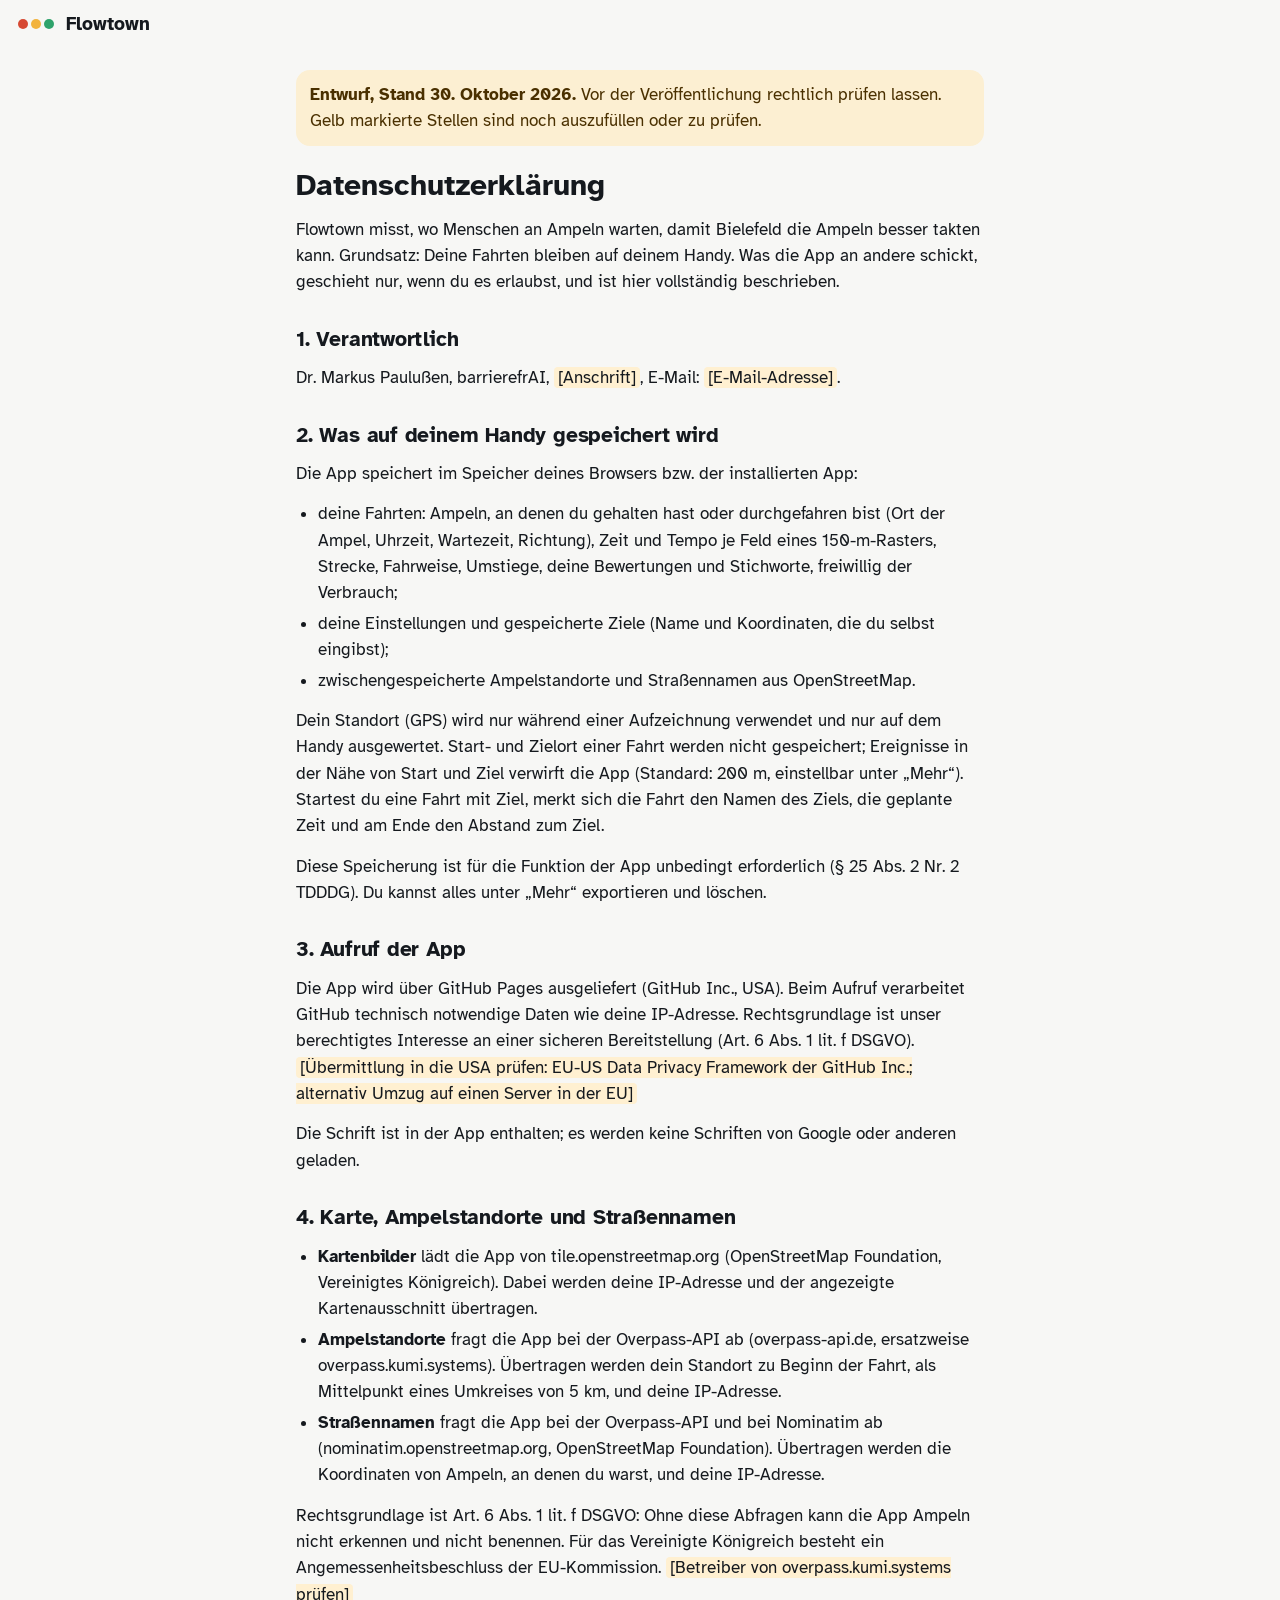
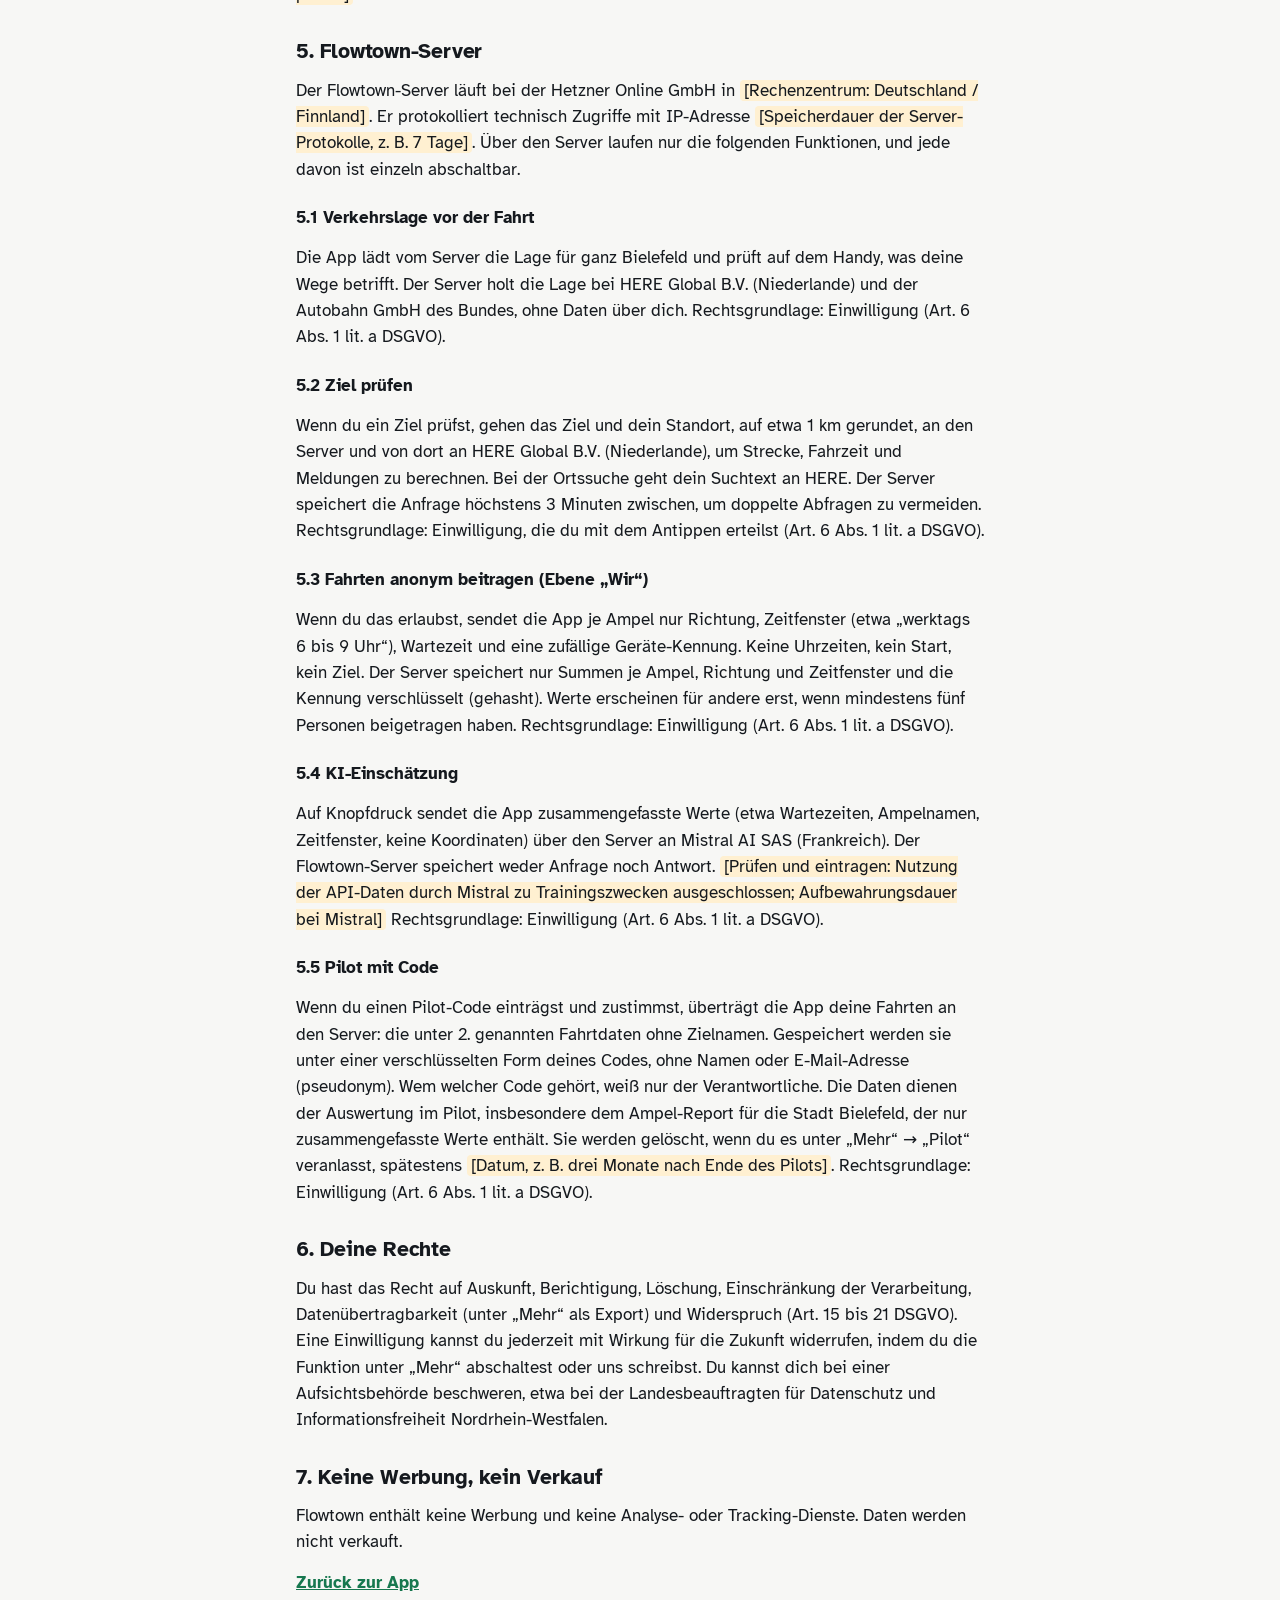
==== datenschutz.html @ ce0edfb3 "Pilot mit Code, Einstieg mit Einwilligung, Server voreingestellt, Datenschutzerklärung (Entwurf) (0." ====
<!doctype html>
<html lang="de">
<head>
<meta charset="utf-8">
<meta name="viewport" content="width=device-width,initial-scale=1,viewport-fit=cover">
<title>Datenschutz · Flowtown</title>
<meta name="theme-color" content="#f7f7f5">
<meta name="color-scheme" content="light">
<link rel="icon" href="icon.svg" type="image/svg+xml">
<link rel="stylesheet" href="style.css">
<style>
  body{background:#f7f7f5}
  .doc{max-width:720px;margin:0 auto;padding:20px max(16px,env(safe-area-inset-right,0px)) 48px max(16px,env(safe-area-inset-left,0px));display:flex;flex-direction:column;gap:14px;line-height:1.55}
  .doc h1{font-size:30px;line-height:1.15;margin:8px 0 0}
  .doc h2{font-size:21px;margin:18px 0 0}
  .doc h3{font-size:17px;margin:8px 0 0}
  .doc ul{margin:0;padding-left:22px;display:flex;flex-direction:column;gap:4px}
  .doc .draft{background:var(--amber-tint);color:#4a3000;border-radius:14px;padding:12px 14px}
  .doc .todo{background:#fff0d1;border-radius:4px;padding:0 4px}
  .doc a{color:var(--accent);font-weight:700}
</style>
</head>
<body>
<header class="top">
  <svg class="logo" viewBox="0 0 40 14" aria-hidden="true"><circle cx="7" cy="7" r="5" fill="#D64933"/><circle cx="20" cy="7" r="5" fill="#F2B33D"/><circle cx="33" cy="7" r="5" fill="#2FA36B"/></svg>
  <span style="font-size:19px;font-weight:700">Flowtown</span>
</header>
<main class="doc">
  <p class="draft"><b>Entwurf, Stand 30. Oktober 2026.</b> Vor der Veröffentlichung rechtlich prüfen lassen. Gelb markierte Stellen sind noch auszufüllen oder zu prüfen.</p>
  <h1>Datenschutzerklärung</h1>
  <p>Flowtown misst, wo Menschen an Ampeln warten, damit Bielefeld die Ampeln besser takten kann. Grundsatz: Deine Fahrten bleiben auf deinem Handy. Was die App an andere schickt, geschieht nur, wenn du es erlaubst, und ist hier vollständig beschrieben.</p>

  <h2>1. Verantwortlich</h2>
  <p>Dr. Markus Paulußen, barrierefrAI, <span class="todo">[Anschrift]</span>, E-Mail: <span class="todo">[E-Mail-Adresse]</span>.</p>

  <h2>2. Was auf deinem Handy gespeichert wird</h2>
  <p>Die App speichert im Speicher deines Browsers bzw. der installierten App:</p>
  <ul>
    <li>deine Fahrten: Ampeln, an denen du gehalten hast oder durchgefahren bist (Ort der Ampel, Uhrzeit, Wartezeit, Richtung), Zeit und Tempo je Feld eines 150-m-Rasters, Strecke, Fahrweise, Umstiege, deine Bewertungen und Stichworte, freiwillig der Verbrauch;</li>
    <li>deine Einstellungen und gespeicherte Ziele (Name und Koordinaten, die du selbst eingibst);</li>
    <li>zwischengespeicherte Ampelstandorte und Straßennamen aus OpenStreetMap.</li>
  </ul>
  <p>Dein Standort (GPS) wird nur während einer Aufzeichnung verwendet und nur auf dem Handy ausgewertet. Start- und Zielort einer Fahrt werden nicht gespeichert; Ereignisse in der Nähe von Start und Ziel verwirft die App (Standard: 200 m, einstellbar unter „Mehr“). Startest du eine Fahrt mit Ziel, merkt sich die Fahrt den Namen des Ziels, die geplante Zeit und am Ende den Abstand zum Ziel.</p>
  <p>Diese Speicherung ist für die Funktion der App unbedingt erforderlich (§ 25 Abs. 2 Nr. 2 TDDDG). Du kannst alles unter „Mehr“ exportieren und löschen.</p>

  <h2>3. Aufruf der App</h2>
  <p>Die App wird über GitHub Pages ausgeliefert (GitHub Inc., USA). Beim Aufruf verarbeitet GitHub technisch notwendige Daten wie deine IP-Adresse. Rechtsgrundlage ist unser berechtigtes Interesse an einer sicheren Bereitstellung (Art. 6 Abs. 1 lit. f DSGVO). <span class="todo">[Übermittlung in die USA prüfen: EU-US Data Privacy Framework der GitHub Inc.; alternativ Umzug auf einen Server in der EU]</span></p>
  <p>Die Schrift ist in der App enthalten; es werden keine Schriften von Google oder anderen geladen.</p>

  <h2>4. Karte, Ampelstandorte und Straßennamen</h2>
  <ul>
    <li><b>Kartenbilder</b> lädt die App von tile.openstreetmap.org (OpenStreetMap Foundation, Vereinigtes Königreich). Dabei werden deine IP-Adresse und der angezeigte Kartenausschnitt übertragen.</li>
    <li><b>Ampelstandorte</b> fragt die App bei der Overpass-API ab (overpass-api.de, ersatzweise overpass.kumi.systems). Übertragen werden dein Standort zu Beginn der Fahrt, als Mittelpunkt eines Umkreises von 5 km, und deine IP-Adresse.</li>
    <li><b>Straßennamen</b> fragt die App bei der Overpass-API und bei Nominatim ab (nominatim.openstreetmap.org, OpenStreetMap Foundation). Übertragen werden die Koordinaten von Ampeln, an denen du warst, und deine IP-Adresse.</li>
  </ul>
  <p>Rechtsgrundlage ist Art. 6 Abs. 1 lit. f DSGVO: Ohne diese Abfragen kann die App Ampeln nicht erkennen und nicht benennen. Für das Vereinigte Königreich besteht ein Angemessenheitsbeschluss der EU-Kommission. <span class="todo">[Betreiber von overpass.kumi.systems prüfen]</span></p>

  <h2>5. Flowtown-Server</h2>
  <p>Der Flowtown-Server läuft bei der Hetzner Online GmbH in <span class="todo">[Rechenzentrum: Deutschland / Finnland]</span>. Er protokolliert technisch Zugriffe mit IP-Adresse <span class="todo">[Speicherdauer der Server-Protokolle, z. B. 7 Tage]</span>. Über den Server laufen nur die folgenden Funktionen, und jede davon ist einzeln abschaltbar.</p>
  <h3>5.1 Verkehrslage vor der Fahrt</h3>
  <p>Die App lädt vom Server die Lage für ganz Bielefeld und prüft auf dem Handy, was deine Wege betrifft. Der Server holt die Lage bei HERE Global B.V. (Niederlande) und der Autobahn GmbH des Bundes, ohne Daten über dich. Rechtsgrundlage: Einwilligung (Art. 6 Abs. 1 lit. a DSGVO).</p>
  <h3>5.2 Ziel prüfen</h3>
  <p>Wenn du ein Ziel prüfst, gehen das Ziel und dein Standort, auf etwa 1 km gerundet, an den Server und von dort an HERE Global B.V. (Niederlande), um Strecke, Fahrzeit und Meldungen zu berechnen. Bei der Ortssuche geht dein Suchtext an HERE. Der Server speichert die Anfrage höchstens 3 Minuten zwischen, um doppelte Abfragen zu vermeiden. Rechtsgrundlage: Einwilligung, die du mit dem Antippen erteilst (Art. 6 Abs. 1 lit. a DSGVO).</p>
  <h3>5.3 Fahrten anonym beitragen (Ebene „Wir“)</h3>
  <p>Wenn du das erlaubst, sendet die App je Ampel nur Richtung, Zeitfenster (etwa „werktags 6 bis 9 Uhr“), Wartezeit und eine zufällige Geräte-Kennung. Keine Uhrzeiten, kein Start, kein Ziel. Der Server speichert nur Summen je Ampel, Richtung und Zeitfenster und die Kennung verschlüsselt (gehasht). Werte erscheinen für andere erst, wenn mindestens fünf Personen beigetragen haben. Rechtsgrundlage: Einwilligung (Art. 6 Abs. 1 lit. a DSGVO).</p>
  <h3>5.4 KI-Einschätzung</h3>
  <p>Auf Knopfdruck sendet die App zusammengefasste Werte (etwa Wartezeiten, Ampelnamen, Zeitfenster, keine Koordinaten) über den Server an Mistral AI SAS (Frankreich). Der Flowtown-Server speichert weder Anfrage noch Antwort. <span class="todo">[Prüfen und eintragen: Nutzung der API-Daten durch Mistral zu Trainingszwecken ausgeschlossen; Aufbewahrungsdauer bei Mistral]</span> Rechtsgrundlage: Einwilligung (Art. 6 Abs. 1 lit. a DSGVO).</p>
  <h3>5.5 Pilot mit Code</h3>
  <p>Wenn du einen Pilot-Code einträgst und zustimmst, überträgt die App deine Fahrten an den Server: die unter 2. genannten Fahrtdaten ohne Zielnamen. Gespeichert werden sie unter einer verschlüsselten Form deines Codes, ohne Namen oder E-Mail-Adresse (pseudonym). Wem welcher Code gehört, weiß nur der Verantwortliche. Die Daten dienen der Auswertung im Pilot, insbesondere dem Ampel-Report für die Stadt Bielefeld, der nur zusammengefasste Werte enthält. Sie werden gelöscht, wenn du es unter „Mehr“ → „Pilot“ veranlasst, spätestens <span class="todo">[Datum, z. B. drei Monate nach Ende des Pilots]</span>. Rechtsgrundlage: Einwilligung (Art. 6 Abs. 1 lit. a DSGVO).</p>

  <h2>6. Deine Rechte</h2>
  <p>Du hast das Recht auf Auskunft, Berichtigung, Löschung, Einschränkung der Verarbeitung, Datenübertragbarkeit (unter „Mehr“ als Export) und Widerspruch (Art. 15 bis 21 DSGVO). Eine Einwilligung kannst du jederzeit mit Wirkung für die Zukunft widerrufen, indem du die Funktion unter „Mehr“ abschaltest oder uns schreibst. Du kannst dich bei einer Aufsichtsbehörde beschweren, etwa bei der Landesbeauftragten für Datenschutz und Informationsfreiheit Nordrhein-Westfalen.</p>

  <h2>7. Keine Werbung, kein Verkauf</h2>
  <p>Flowtown enthält keine Werbung und keine Analyse- oder Tracking-Dienste. Daten werden nicht verkauft.</p>
  <p><a href="./">Zurück zur App</a></p>
</main>
</body>
</html>
---- style.css ----
@font-face{font-family:"Atkinson Hyperlegible";font-style:normal;font-weight:400;font-display:swap;src:url(vendor/fonts/atkinson-hyperlegible-latin-400-normal.woff2) format("woff2");unicode-range:U+0000-00FF,U+0131,U+0152-0153,U+02BB-02BC,U+02C6,U+02DA,U+02DC,U+0304,U+0308,U+0329,U+2000-206F,U+20AC,U+2122,U+2191,U+2193,U+2212,U+2215,U+FEFF,U+FFFD}
@font-face{font-family:"Atkinson Hyperlegible";font-style:normal;font-weight:700;font-display:swap;src:url(vendor/fonts/atkinson-hyperlegible-latin-700-normal.woff2) format("woff2");unicode-range:U+0000-00FF,U+0131,U+0152-0153,U+02BB-02BC,U+02C6,U+02DA,U+02DC,U+0304,U+0308,U+0329,U+2000-206F,U+20AC,U+2122,U+2191,U+2193,U+2212,U+2215,U+FEFF,U+FFFD}
@font-face{font-family:"Atkinson Hyperlegible";font-style:normal;font-weight:400;font-display:swap;src:url(vendor/fonts/atkinson-hyperlegible-latin-ext-400-normal.woff2) format("woff2");unicode-range:U+0100-02BA,U+02BD-02C5,U+02C7-02CC,U+02CE-02D7,U+02DD-02FF,U+1E00-1E9F,U+20A0-20AB,U+20AD-20C0,U+2C60-2C7F,U+A720-A7FF}
@font-face{font-family:"Atkinson Hyperlegible";font-style:normal;font-weight:700;font-display:swap;src:url(vendor/fonts/atkinson-hyperlegible-latin-ext-700-normal.woff2) format("woff2");unicode-range:U+0100-02BA,U+02BD-02C5,U+02C7-02CC,U+02CE-02D7,U+02DD-02FF,U+1E00-1E9F,U+20A0-20AB,U+20AD-20C0,U+2C60-2C7F,U+A720-A7FF}
:root{
  --bg:#f7f7f5; --surface:#ffffff; --fg:#15191e; --muted:#5b636b; --line:#dadfd8;
  --accent:#17784f; --on-accent:#ffffff; --tint:#e3f2ea;
  --amber:#e0a000; --amber-ink:#7a5200; --amber-tint:#fcefd2;
  --good:#17784f; --warn:#b7791f; --bad:#c4382a; --bad-tint:#fbe5e1; --warn-bg:#fcefd2;
  --nav:#ffffff; --on-nav:#5b636b;
  /* Farbwelten: Vor der Fahrt, Tipps, Verlauf, Karte */
  --w-vor-bg:#e6eefc; --w-vor-ink:#173c8c; --w-vor-acc:#2557c7;
  --w-tip-bg:#eee8fc; --w-tip-ink:#4c2e9b;
  --w-hist-bg:#fff0d1; --w-hist-ink:#6b4500;
  --w-map-bg:#ddf3f0; --w-map-ink:#0b5a53;
  --drive-bg:#10261c; --drive-fg:#ffffff; --drive-muted:#cfe9db;
  color-scheme:light;
}
*{box-sizing:border-box}
[hidden]{display:none!important}
html,body{margin:0}
button,label,select,.btn{touch-action:manipulation;-webkit-tap-highlight-color:rgba(0,0,0,.08)}
body{background:var(--bg);color:var(--fg);font:17px/1.5 "Atkinson Hyperlegible",system-ui,-apple-system,"Segoe UI",Roboto,sans-serif;display:block;min-height:100vh}
.top{position:sticky;top:0;z-index:1100;display:flex;align-items:center;gap:10px;padding:calc(10px + env(safe-area-inset-top,0px)) max(16px,env(safe-area-inset-right,0px)) 10px max(16px,env(safe-area-inset-left,0px));background:var(--nav);color:var(--on-nav)}
.top h1{font-size:19px;margin:0;font-weight:700;letter-spacing:.01em}
.logo{width:40px;height:14px;flex:none}
.sprite{position:absolute;width:0;height:0;overflow:hidden}
.ic{width:1.25em;height:1.25em;flex:none;fill:none;stroke:currentColor;stroke-width:2;stroke-linecap:round;stroke-linejoin:round;vertical-align:-.25em}
.proto{margin-left:auto;font-size:12px;padding:2px 8px;border:1px solid rgba(230,236,241,.4);border-radius:999px}
main{padding-bottom:calc(72px + env(safe-area-inset-bottom,0px))}   /* Platz für die feste Menüleiste */
.view{max-width:640px;margin:0 auto;padding:16px max(16px,env(safe-area-inset-right,0px)) 24px max(16px,env(safe-area-inset-left,0px));display:flex;flex-direction:column;gap:16px}
h2{font-size:26px;margin:0;line-height:1.2;letter-spacing:-.01em}
h3{font-size:17px;margin:0 0 6px}
p{margin:0}
.lead{color:var(--muted)}
.small{font-size:14px}
.muted{color:var(--muted)}
.sr-only{position:absolute;width:1px;height:1px;overflow:hidden;clip:rect(0 0 0 0);white-space:nowrap}
.card{background:var(--surface);border:1px solid var(--line);border-radius:16px;padding:16px;display:flex;flex-direction:column;gap:12px}
.card-head{display:flex;align-items:center;gap:12px}
.card-head h3{margin:0;line-height:1.25}
.card-head .meta{display:block;font-size:13px;font-weight:500;color:var(--muted)}
.chip{width:40px;height:40px;border-radius:12px;display:grid;place-items:center;background:var(--tint);color:var(--accent);flex:none}
.chip .ic{width:22px;height:22px}
.chip.amber{background:var(--amber-tint);color:var(--amber-ink)}
.chip.bad{background:var(--bad-tint);color:var(--bad)}
.chip.sm{width:32px;height:32px;border-radius:10px}
.chip.sm .ic{width:18px;height:18px}
.ilist{list-style:none;margin:0;padding:0;display:flex;flex-direction:column;gap:10px;font-size:15px}
.ilist li{display:flex;gap:12px;align-items:flex-start}
.ilist .ic{color:var(--accent);margin-top:2px}
.minis{display:grid;grid-template-columns:1fr 1fr;gap:8px}
.mini{display:flex;flex-direction:column;gap:2px;background:var(--bg);border-radius:12px;padding:10px 12px}
.mini .ic{color:var(--accent);width:18px;height:18px;margin-bottom:2px}
.mini b{font-size:20px;line-height:1.2;font-variant-numeric:tabular-nums}
.mini span{font-size:13px;color:var(--muted)}
.big-line{display:flex;align-items:center;gap:10px;font-size:17px}
.big-line b{font-size:22px;font-variant-numeric:tabular-nums}
.big-line .ic{color:var(--accent)}
.note{display:flex;gap:10px;align-items:flex-start;font-size:14px;color:var(--muted)}
.note .ic{margin-top:1px}
.facts{list-style:none;margin:0;padding:0;display:flex;flex-direction:column;gap:8px;font-size:15px}
.facts li{display:flex;align-items:center;gap:10px}
.facts .ic{color:var(--muted)}
.facts b{margin-left:auto;font-variant-numeric:tabular-nums;white-space:nowrap;padding-left:8px}

.btn{font:inherit;font-weight:600;min-height:48px;padding:10px 16px;border-radius:12px;border:1px solid var(--line);background:var(--surface);color:var(--fg);cursor:pointer;text-align:center;display:inline-flex;align-items:center;justify-content:center;gap:10px}
.btn.primary{background:var(--accent);border-color:var(--accent);color:var(--on-accent)}
.btn.danger{background:var(--bad);border-color:var(--bad);color:#fff}
.btn.big{min-height:60px;font-size:19px;border-radius:14px}
.btn.big .ic{width:22px;height:22px}
.btn:disabled{opacity:.55}
button:focus-visible,input:focus-visible+span,select:focus-visible,.file-btn:focus-within{outline:3px solid var(--accent);outline-offset:2px}
.btn-col{display:flex;flex-direction:column;gap:8px}
.file-btn{position:relative;display:flex;align-items:center;justify-content:center}
.file-btn input{position:absolute;inset:0;opacity:0;cursor:pointer}

.switch{border:0;margin:0;padding:0;display:flex;flex-direction:column;gap:8px;min-width:0}
.switch legend{font-weight:600;margin-bottom:8px;padding:0}
.switch-row{display:grid;grid-template-columns:repeat(4,1fr);gap:4px;padding:4px;background:var(--surface);border:1px solid var(--line);border-radius:16px}
.switch-row.sub{grid-template-columns:repeat(2,1fr);align-self:flex-start;min-width:240px}
.switch label{position:relative;display:flex;-webkit-tap-highlight-color:transparent}
.switch input{position:absolute;inset:0;margin:0;opacity:0;pointer-events:none}
.switch span{flex:1;display:flex;flex-direction:column;align-items:center;justify-content:center;gap:4px;text-align:center;min-height:64px;padding:6px 4px;border-radius:12px;font-weight:600;font-size:14px;line-height:1.2;cursor:pointer}
.switch span .ic{width:26px;height:26px}
.switch-row.sub span{flex-direction:row;min-height:48px;gap:8px;font-size:15px}
.switch-row.sub span .ic{width:20px;height:20px}
.switch input:checked+span{background:var(--accent);color:var(--on-accent)}
.access-row{display:flex;flex-wrap:wrap;align-items:center;gap:8px 16px}
.check{display:flex;align-items:center;gap:10px;min-height:44px;font-weight:600;cursor:pointer}
.check .ic{color:var(--accent)}
.check input{width:22px;height:22px;margin:0;accent-color:var(--accent)}
#inp-access-type{width:auto;max-width:100%}
.today{display:flex;flex-direction:column;gap:12px}
.tip{display:flex;gap:10px;align-items:flex-start;background:var(--amber-tint);padding:10px 12px;border-radius:12px;font-weight:600}
.tip .ic{color:var(--amber-ink);margin-top:2px}
.route-name{font-size:17px;font-weight:700;line-height:1.3}
.route-name .arrow{color:var(--muted);font-weight:400;padding:0 4px}
.compare{display:flex;flex-direction:column;gap:6px;border-top:1px solid var(--line);padding-top:10px}
.compare div{display:flex;align-items:center;gap:10px;font-size:14px}
.compare .ic{color:var(--accent)}

.msg{font-size:15px}
.msg:empty{display:none}
.msg.warn{background:var(--warn-bg);border-radius:8px;padding:8px 12px}

.drive-state{font-size:22px;font-weight:700;text-align:center;padding:14px;border-radius:12px;background:var(--surface);border:1px solid var(--line)}
.drive-state.halt{background:var(--warn-bg);background:color-mix(in srgb,var(--bad) 18%,var(--surface));border-color:var(--bad)}
.drive-state.moving{background:var(--surface);background:color-mix(in srgb,var(--good) 16%,var(--surface));border-color:var(--good)}
.speed{text-align:center;font-size:72px;font-weight:700;line-height:1;font-variant-numeric:tabular-nums}
.speed small{font-size:20px;margin-left:6px;color:var(--muted);font-weight:500}
.counters{display:grid;grid-template-columns:1fr 1fr;gap:8px;margin:0}
.counters div{background:var(--surface);border:1px solid var(--line);border-radius:14px;padding:10px 12px}
.counters dt{font-size:13px;color:var(--muted);display:flex;align-items:center;gap:6px}
.counters dt .ic{color:var(--accent);width:18px;height:18px}
.counters dd{margin:0;font-size:26px;font-weight:700;font-variant-numeric:tabular-nums}
.gps{display:flex;justify-content:center;align-items:center;gap:6px;font-size:14px;color:var(--muted)}
.dir{text-align:center;font-size:19px;font-weight:600;min-height:1.5em;margin-top:-8px}
.end-row{display:flex;flex-direction:column;gap:8px}

.list{display:flex;flex-direction:column;gap:10px}
.rev{background:var(--surface);border:1px solid var(--line);border-radius:16px;padding:14px;display:flex;flex-direction:column;gap:10px}
.rev-head{display:flex;gap:12px;align-items:center}
.rev-head .rev-title{flex:1;min-width:0}
.rev-head strong{font-size:16px;display:block}
.rev-wait{font-variant-numeric:tabular-nums;font-weight:700;white-space:nowrap;display:flex;align-items:center;gap:4px}
.rev-wait .ic{color:var(--muted);width:18px;height:18px}
.thumbs{display:flex;gap:8px}
.thumbs button{flex:1}
.thumbs button[aria-pressed="true"].up{background:var(--good);border-color:var(--good);color:#fff}
.thumbs button[aria-pressed="true"].down{background:var(--bad);border-color:var(--bad);color:#fff}
.tags{display:flex;flex-wrap:wrap;gap:6px}
.tags button{font:inherit;font-size:14px;min-height:40px;padding:6px 12px;border-radius:999px;border:1px solid var(--line);background:var(--bg);color:var(--fg);cursor:pointer}
.tags button[aria-pressed="true"]{background:var(--accent);border-color:var(--accent);color:var(--on-accent)}

.seg{display:flex;gap:4px;padding:4px;background:var(--surface);border:1px solid var(--line);border-radius:10px;align-self:flex-start}
.seg button{font:inherit;font-weight:600;border:0;background:transparent;color:var(--fg);padding:8px 14px;border-radius:7px;min-height:40px;cursor:pointer;display:inline-flex;align-items:center;gap:8px}
.seg button .ic{width:18px;height:18px}
.seg button[aria-pressed="true"]{background:var(--accent);color:var(--on-accent)}
.kpis{display:grid;grid-template-columns:1fr 1fr;gap:8px}
.kpi{background:var(--surface);border:1px solid var(--line);border-radius:14px;padding:12px;display:flex;flex-direction:column;gap:2px}
.kpi .ic{color:var(--accent);width:20px;height:20px;margin-bottom:4px}
.bilanz .kpi{background:var(--bg);border:0}
.kpi b{display:block;font-size:26px;line-height:1.15;font-variant-numeric:tabular-nums}
.kpi span{font-size:13px;color:var(--muted)}
.worst{border-color:var(--bad)}
.tbl-wrap{overflow-x:auto;background:var(--surface);border:1px solid var(--line);border-radius:12px}
table{border-collapse:collapse;width:100%;font-size:14px}
th,td{padding:8px 10px;text-align:right;border-bottom:1px solid var(--line);white-space:nowrap}
th:first-child,td:first-child{text-align:left;white-space:normal}
th{font-weight:600;color:var(--muted);font-size:12px}
td{font-variant-numeric:tabular-nums}
.trip{display:flex;align-items:center;gap:12px;background:var(--surface);border:1px solid var(--line);border-radius:14px;padding:10px 12px;font-size:14px}
.trip .trip-main{flex:1;min-width:0}
.trip .trip-act{display:flex;gap:6px;flex-wrap:wrap;justify-content:flex-end}
.trip button{font:inherit;font-size:13px;border:1px solid var(--line);background:var(--bg);color:var(--fg);border-radius:8px;padding:6px 10px;min-height:36px;cursor:pointer}
.badge{font-size:11px;font-weight:700;padding:1px 6px;border-radius:999px;background:var(--warn-bg);margin-left:6px}

.view-map{max-width:none}
#map{height:62vh;min-height:360px;border-radius:12px;border:1px solid var(--line)}
.row{display:flex;justify-content:space-between;align-items:center;gap:12px;font-size:15px}
select{font:inherit;min-height:44px;padding:6px 10px;border-radius:8px;border:1px solid var(--line);background:var(--bg);color:var(--fg)}

.tabs{position:fixed;left:0;right:0;bottom:0;z-index:1100;display:grid;grid-template-columns:repeat(5,1fr);background:var(--nav);padding-bottom:env(safe-area-inset-bottom,0px);padding-left:env(safe-area-inset-left,0px);padding-right:env(safe-area-inset-right,0px)}
.tabs button{font:inherit;font-size:12px;font-weight:600;min-height:60px;border:0;background:transparent;color:var(--on-nav);opacity:.7;cursor:pointer;display:flex;flex-direction:column;align-items:center;justify-content:center;gap:3px}
.tabs button .ic{width:24px;height:24px}
.tabs button[aria-current="page"]{opacity:1;box-shadow:inset 0 3px 0 var(--amber)}
.tabs button[aria-current="page"] .ic{color:var(--amber)}
.tabs button:disabled{opacity:.3}
@media (prefers-reduced-motion: reduce){*{transition:none!important;animation:none!important}}

.cons-row{display:flex;gap:8px}
.cons-row input{flex:1;min-width:0;font:inherit;font-size:18px;min-height:48px;padding:8px 12px;border-radius:8px;border:1px solid var(--line);background:var(--bg);color:var(--fg)}
.bilanz .kpis{margin:4px 0}
.claim{color:var(--accent);font-size:18px}
.price{width:6em;font:inherit;font-size:17px;min-height:44px;padding:6px 10px;border-radius:8px;border:1px solid var(--line);background:var(--bg);color:var(--fg);text-align:right}
.costs{display:flex;flex-direction:column;gap:6px;border-top:1px solid var(--line);padding-top:12px;margin-top:4px}
.insights ul{margin:0;padding-left:20px;display:flex;flex-direction:column;gap:6px;font-size:15px}
#map-window{align-self:flex-start}
.ic.flip{transform:rotate(180deg)}
h3.sec{display:flex;align-items:center;gap:8px;margin:4px 0 0}
h3.sec .ic{color:var(--accent)}
.thumbs .btn .ic{width:20px;height:20px}
details.tag-box,details.more-box{border-top:1px solid var(--line);padding-top:8px}
details.more-box{border:1px solid var(--line);border-radius:14px;padding:4px 12px;background:var(--surface)}
details.more-box[open]{padding-bottom:12px}
details.more-box .list,details.more-box .tbl-wrap{margin-top:8px}
summary{display:flex;align-items:center;gap:8px;min-height:44px;font-weight:600;cursor:pointer;color:var(--accent);list-style:none}
summary::-webkit-details-marker{display:none}
summary::after{content:"";margin-left:auto;width:8px;height:8px;border-right:2px solid currentColor;border-bottom:2px solid currentColor;transform:rotate(45deg);transition:transform .15s}
details[open]>summary::after{transform:rotate(-135deg)}
details.tag-box .tags{margin-top:4px}
.transfer-row{display:flex;flex-direction:column;gap:8px}
.transfer-next{display:flex;flex-direction:column;gap:8px}
.leg{text-align:center;font-size:14px;font-weight:600;color:var(--muted);margin-top:-8px}
.drive-state.transfer{background:var(--amber-tint);border-color:var(--amber)}
.legs{display:flex;flex-wrap:wrap;align-items:center;gap:6px;font-weight:600;font-size:15px}
.legs span{display:inline-flex;align-items:center;gap:6px}
.legs .ic{color:var(--accent)}
.legs .arrow{color:var(--muted);font-weight:400}
.btn.miss[aria-pressed="true"]{background:var(--bad);border-color:var(--bad);color:#fff}
.alt{display:flex;flex-direction:column;gap:8px}
.alt div{display:flex;align-items:center;gap:10px;font-size:15px}
.alt .ic{color:var(--accent)}
.alt b{margin-left:auto;font-variant-numeric:tabular-nums;white-space:nowrap}
.tag-est{font-size:12px;font-weight:600;color:var(--muted);background:var(--bg);border-radius:999px;padding:1px 8px;white-space:nowrap}
.top-tip .btn{align-self:flex-start;min-height:44px}
.card-head h3 .arrow{padding:0 4px;color:var(--muted);font-weight:400}
.field{display:flex;flex-direction:column;gap:6px;font-size:15px}
.field input{font:inherit;min-height:44px;padding:6px 10px;border-radius:8px;border:1px solid var(--line);background:var(--bg);color:var(--fg)}
.ki-list{list-style:none;margin:0;padding:0;display:flex;flex-direction:column;gap:10px}
.ki-list li{display:flex;gap:10px;align-items:flex-start}
.ki-list .ic{color:var(--accent);margin-top:3px}
.others{display:block;font-size:13px;color:var(--muted)}
button.place{display:inline;font:inherit;color:var(--accent);background:none;border:0;padding:0;margin:0;text-align:left;cursor:pointer;text-decoration:underline;text-decoration-style:dotted;text-underline-offset:3px;-webkit-tap-highlight-color:transparent}
button.place:focus-visible{outline:3px solid var(--accent);outline-offset:2px;border-radius:4px}
.route-name button.place,.card-head h3 button.place{font-weight:inherit;color:inherit}
dialog.peek{width:min(94vw,560px);max-width:none;padding:0;border:0;border-radius:18px;background:var(--surface);color:var(--fg);box-shadow:0 10px 40px rgba(0,0,0,.35)}
dialog.peek::backdrop{background:rgba(10,16,22,.55)}
.peek-head{display:flex;align-items:center;gap:12px;padding:12px 12px 8px 16px}
.peek-head h3{flex:1;margin:0;font-size:17px}
.peek-head form{margin:0}
.peek-close{min-height:44px;min-width:44px;padding:8px}
#peek-map{height:min(55vh,420px);margin:0 12px;border-radius:12px;border:1px solid var(--line)}
#peek-meta{padding:8px 16px 14px}

/* ---------- 0.16: übersichtlicher ---------- */
.hello{display:flex;flex-direction:column;gap:2px}
.hello-date{font-size:14px;font-weight:600;color:var(--muted);margin:0}
.pills{display:flex;flex-wrap:wrap;gap:8px;align-items:center}
.pill{display:inline-flex;align-items:center;gap:5px;font-size:14px;font-weight:700;padding:5px 10px;border-radius:999px;background:var(--bg);color:var(--fg);font-variant-numeric:tabular-nums;white-space:nowrap}
.pill .ic{width:16px;height:16px}
.pill.green{background:var(--tint);color:var(--accent)}
.pill.amber{background:var(--amber-tint);color:var(--amber-ink)}
.pill.red{background:var(--bad-tint);color:var(--bad)}
.pills .ask{flex-basis:100%;margin-top:4px}
.btn.quiet{background:transparent;border-color:transparent;color:var(--accent);min-height:44px;align-self:flex-start;padding-inline:4px}
.btn.quiet:active{background:var(--bg)}
#btn-review-delete{color:var(--bad);align-self:center}
.day{display:flex;flex-direction:column;gap:6px}
.day + .day{margin-top:6px}
.day-title{margin:0;font-size:13px;font-weight:700;letter-spacing:.04em;text-transform:uppercase;color:var(--muted)}
.tlist{list-style:none;margin:0;padding:0;display:flex;flex-direction:column}
.tlist li + li{border-top:1px solid var(--line)}
.trow{all:unset;box-sizing:border-box;width:100%;display:flex;align-items:center;gap:10px;padding:10px 2px;cursor:pointer;-webkit-tap-highlight-color:transparent}
.trow:focus-visible{outline:3px solid var(--accent);outline-offset:2px;border-radius:8px}
.t-time{width:44px;flex:none;font-weight:700;font-variant-numeric:tabular-nums}
.t-main{flex:1;min-width:0;display:flex;flex-direction:column}
.t-main b{font-size:15px}
.t-sub{font-size:13px;color:var(--muted)}
.t-pills{display:flex;gap:4px;flex:none}
.t-pills .pill{padding:4px 8px;font-size:13px}
.t-go,.tt-go{width:18px;height:18px;color:var(--muted);flex:none}
.timeline{padding-block:12px}
.top-tip{all:unset;box-sizing:border-box;display:flex;align-items:center;gap:12px;background:var(--amber-tint);border-radius:16px;padding:12px 14px;cursor:pointer;font-weight:600}
.top-tip:focus-visible{outline:3px solid var(--accent);outline-offset:2px}
.tt-text{flex:1;min-width:0;display:flex;flex-direction:column;gap:2px}
.tt-text .meta{font-size:12px;font-weight:700;letter-spacing:.06em;text-transform:uppercase;color:var(--amber-ink)}
details.hints summary.card-head{list-style:none;cursor:pointer}
details.hints summary.card-head::-webkit-details-marker{display:none}
details.hints summary.card-head::after{margin-left:auto}
details.hints:not([open]){padding-block:12px}
details.hints[open] .ilist{margin-top:4px}
.more-info summary{min-height:36px;font-size:14px;color:var(--accent)}
.more-info[open] summary{margin-bottom:6px}
details.hints summary.card-head{color:inherit;min-height:0}
.t-sub span{white-space:nowrap}
/* Verkehrslage vor der Fahrt */
.lg-list{list-style:none;margin:0;padding:0;display:flex;flex-direction:column;gap:10px}
.lg{display:flex;gap:10px;align-items:flex-start}
.lg>div{display:flex;flex-direction:column;gap:2px;min-width:0}
.lg-dot{width:12px;height:12px;border-radius:50%;margin-top:5px;flex:none;background:var(--amber)}
.lg.red .lg-dot{background:var(--bad)}
.lg-text{color:var(--fg);line-height:1.35}
.lg-src{margin:8px 0 0}
.lage.ok{padding-top:12px;padding-bottom:12px}
.lg-ok{display:flex;gap:10px;align-items:center;color:var(--accent)}
.lg-ok span{color:inherit}
.lg-ok b{font-weight:700}
/* Vor der Fahrt: über dem Start-Knopf */
.vorfahrt{margin:4px 0 12px}
.vf{display:flex;flex-direction:column;gap:10px;padding-top:12px;padding-bottom:12px}
.vf-title{margin:0;font-size:13px;font-weight:700;letter-spacing:.06em;text-transform:uppercase;color:var(--muted)}
.vf-line{display:flex;align-items:center;gap:10px;margin:0;font-size:16px;min-height:28px}
.vf-line.ok{color:var(--accent);font-weight:600}
button.vf-line{all:unset;box-sizing:border-box;display:flex;align-items:center;gap:10px;width:100%;min-height:44px;cursor:pointer;font-size:16px;border-radius:10px;padding:4px 6px;margin:0 -6px}
button.vf-line.red{background:var(--bad-tint)}
button.vf-line.amber{background:var(--amber-tint)}
button.vf-line>span:nth-child(2){flex:1;min-width:0}
button.vf-line:focus-visible{outline:3px solid var(--accent);outline-offset:2px}
.vf-chev{transition:transform .15s}
button.vf-line[aria-expanded="true"] .vf-chev{transform:rotate(90deg)}
.vf-hint{margin:0}
.vf-chips{display:flex;flex-wrap:wrap;gap:8px}
.vf-chip{font:inherit;font-size:15px;min-height:40px;padding:6px 14px;border-radius:999px;border:1.5px solid var(--line);background:var(--surface);color:var(--fg);cursor:pointer}
.vf-chip.on{border-color:var(--accent);background:var(--tint);color:var(--accent);font-weight:600}
.vf-chip.add{border-style:dashed;color:var(--muted)}
.vf-chip:disabled{opacity:.45;cursor:default}
.vf-chip:focus-visible{outline:3px solid var(--accent);outline-offset:2px}
.vf-panel{display:flex;flex-direction:column;gap:10px;border-top:1px solid var(--line);padding-top:12px}
.vf-phead{display:flex;align-items:center;gap:12px}
.vf-phead b{flex:1;font-size:18px}
.vf-x{background:none;border:0;color:var(--muted);width:44px;height:44px;display:grid;place-items:center;cursor:pointer;margin:-8px -10px -8px 0}
.btn-link{font:inherit;font-size:14px;background:none;border:0;padding:4px 2px;color:var(--accent);text-decoration:underline;cursor:pointer}
.vf-sum{display:flex;align-items:baseline;gap:10px;flex-wrap:wrap}
.vf-dur{font-size:28px;line-height:1}
.vf-form{display:flex;gap:8px}
.vf-form input{flex:1;min-width:0;font:inherit;font-size:16px;min-height:44px;padding:8px 12px;border-radius:10px;border:1.5px solid var(--line);background:var(--surface);color:var(--fg)}
.vf-form .btn{min-height:44px}
.vf-orte{list-style:none;margin:0;padding:0;display:flex;flex-direction:column;gap:6px}
.vf-ort{all:unset;box-sizing:border-box;display:flex;flex-direction:column;gap:2px;width:100%;padding:10px 12px;border-radius:10px;border:1.5px solid var(--line);cursor:pointer}
.vf-ort:focus-visible{outline:3px solid var(--accent);outline-offset:2px}
.vf-h4{margin:4px 0 0;font-size:15px}
.vf-bars{display:flex;justify-content:space-between;align-items:flex-end;gap:6px;padding-top:4px}
.vf-col{flex:1;display:flex;flex-direction:column;align-items:center;gap:3px;font-size:13px;color:var(--muted)}
.vf-bar{width:70%;max-width:40px;border-radius:6px;background:color-mix(in srgb,var(--muted) 22%,transparent);border:1px solid var(--line)}
.vf-col.best{color:var(--fg);font-weight:700}
.vf-col.best .vf-bar{background:var(--tint);border:2px solid var(--accent)}
.vf-v{font-variant-numeric:tabular-nums}
.danger-text{color:var(--bad)}
.vf-line.red .lg-dot{background:var(--bad)}
/* Plan gegen Wirklichkeit */
.plan{display:flex;flex-direction:column;gap:6px;border-top:1px solid var(--line);padding-top:12px;margin-top:4px}
.plan .vf-h4{display:flex;align-items:center;gap:6px}
.pl-row{display:flex;justify-content:space-between;font-size:15px}
.pl-bar{display:flex;height:14px;border-radius:7px;overflow:hidden;background:transparent}
.pl-seg{display:block;height:100%;background:color-mix(in srgb,var(--muted) 25%,transparent)}
.pl-seg.plan{border-radius:7px;background:var(--tint);border:1px solid var(--accent)}
.pl-seg.slow{background:var(--bad)}
.pl-seg.amp{background:var(--amber)}
.pl-legend{list-style:none;margin:2px 0 0;padding:0;display:flex;flex-direction:column;gap:4px;font-size:14px}
.pl-legend li{display:flex;align-items:center;gap:8px}
.lg-dot.red{background:var(--bad)}
.pl-legend .lg-dot{margin-top:0}
.pl-verdict{margin:4px 0 0;font-weight:700}
.vf-hist{background:var(--bg);border-radius:12px;padding:10px 12px}
.vf-hist .vf-h4{margin:0 0 4px}
.vf-hist p{margin:0}
.vf-panel .btn.primary{min-height:48px}

/* ---------- 0.20: „Klar“ – ein Satz, ein Knopf, Farbe als Bedeutung ---------- */
.top{background:var(--bg);color:var(--fg);border-bottom:1px solid transparent}
.top h1{font-size:19px}
.proto{color:var(--muted);border-color:var(--line);font-size:12px}
.view{gap:20px;padding-top:12px}
.card{border-radius:18px;border-color:var(--line)}
h2{font-size:30px;line-height:1.12}
.hello-date{font-size:15px;font-weight:400;margin:0 0 -10px}
/* Lage als Satz */
.status{display:flex;flex-direction:column;gap:8px}
.st-label{display:inline-flex;align-items:center;gap:8px;font-size:15px;font-weight:700;color:var(--accent)}
.st-label .ic{width:22px;height:22px}
.status.red .st-label{color:var(--bad)}
.status.amber .st-label{color:var(--amber-ink)}
.status.neutral .st-label{color:var(--muted)}
.st-title{font-size:34px;line-height:1.1;font-weight:700;margin:0}
.st-sub{font-size:17px;line-height:1.4;color:var(--muted);margin:0}
#st-detail:empty{display:none}
#st-detail{display:flex;flex-direction:column;gap:10px;align-items:flex-start}
#st-detail .btn-link{font-size:16px;padding:6px 0;min-height:44px}
/* Verkehrsmittel: vier ruhige Knöpfe */
.switch legend{font-weight:400;color:var(--muted);font-size:15px}
.switch-row{background:transparent;border:0;padding:0;gap:10px}
.switch span{min-height:76px;border:1.5px solid var(--line);background:var(--surface);border-radius:20px;font-size:14px}
.switch input:checked+span{background:var(--fg);color:var(--bg);border-color:var(--fg)}
.switch-row.sub{gap:8px;min-width:0}
.switch-row.sub span{min-height:48px;border-radius:16px}
.access-row{margin-top:-6px}
.check{font-weight:400}
/* der eine Knopf */
.btn.big.go{min-height:68px;border-radius:34px;font-size:21px;font-weight:700}
.btn.primary{border-radius:999px}
.btn{border-radius:14px}
/* Woanders hin? – blaue Welt */
.vorfahrt{margin:0}
.vf.world-vor{background:var(--w-vor-bg);color:var(--w-vor-ink);border-radius:20px;padding:16px;display:flex;flex-direction:column;gap:12px}
.world-vor .vf-title{font-size:15px;font-weight:700;letter-spacing:0;text-transform:none;color:inherit}
.world-vor .vf-chip{border:0;background:var(--surface);color:var(--w-vor-ink);font-weight:700;min-height:44px;padding:6px 18px}
.world-vor .vf-chip.on{background:var(--w-vor-ink);color:var(--w-vor-bg)}
.world-vor .vf-chip.add{border:1.5px dashed var(--w-vor-acc);background:transparent;color:var(--w-vor-ink);font-weight:400}
.world-vor .vf-panel{border-top-color:color-mix(in srgb,var(--w-vor-ink) 20%,transparent);color:var(--fg)}
.world-vor .vf-panel .vf-phead b,.world-vor .vf-dur{color:var(--w-vor-ink)}
.world-vor .vf-panel .small.muted{color:color-mix(in srgb,var(--w-vor-ink) 75%,var(--fg))}
.world-vor .vf-col.best .vf-bar{background:var(--surface);border-color:var(--w-vor-acc)}
.world-vor .btn-link{color:var(--w-vor-ink)}
.world-vor .btn.quiet{color:var(--w-vor-ink)}
.world-vor .vf-hist{background:var(--surface)}
.world-vor .vf-form input{border-color:transparent}
.world-vor .vf-ort{background:var(--surface);border-color:transparent}
/* Tipp als eine Zeile – violette Welt */
.top-tip{background:var(--w-tip-bg);color:var(--w-tip-ink);border-radius:18px;padding:14px 16px;font-weight:400}
.top-tip .tt-label{font-size:13px;font-weight:700;letter-spacing:.06em;text-transform:uppercase;flex:none}
.top-tip .tt-text{font-size:16px;line-height:1.35;color:var(--fg)}
.top-tip .tt-go{color:var(--w-tip-ink)}
details.hints{background:transparent;border-color:var(--line)}
/* Welten je Reiter */
#view-tips h2{color:var(--w-tip-ink)}
#view-tips .chip{background:var(--w-tip-bg);color:var(--w-tip-ink)}
#view-stats h2,#view-review .st-label.hist{color:var(--w-hist-ink)}
#view-stats .chip{background:var(--w-hist-bg);color:var(--w-hist-ink)}
#view-stats .kpi .ic,#view-stats .mini .ic{color:var(--w-hist-ink)}
#view-map h2{color:var(--w-map-ink)}
.sec-title{font-size:15px;font-weight:400;color:var(--muted);margin:6px 0 -8px}
.world-link{all:unset;box-sizing:border-box;display:flex;align-items:center;gap:14px;padding:16px 18px;border-radius:18px;background:var(--w-map-bg);color:var(--w-map-ink);cursor:pointer}
.world-link>span{flex:1;display:flex;flex-direction:column;gap:2px}
.world-link b{font-size:17px}
.world-link span span{font-size:15px}
.world-link .ic{width:26px;height:26px}
.world-link:focus-visible,.back-link:focus-visible{outline:3px solid var(--accent);outline-offset:2px}
.back-link{all:unset;box-sizing:border-box;display:inline-flex;align-items:center;gap:6px;min-height:44px;color:var(--w-map-ink);font-weight:700;cursor:pointer;align-self:flex-start}
/* Menü: hell, die aktive Welt farbig */
.tabs{background:var(--nav);border-top:1px solid var(--line);grid-template-columns:repeat(4,1fr)}
.tabs button{color:var(--on-nav);opacity:1;font-size:13px;min-height:62px}
.tabs button[aria-current="page"]{font-weight:700}
.tabs button[aria-current="page"][data-world="go"]{color:var(--accent);box-shadow:inset 0 3px 0 var(--accent)}
.tabs button[aria-current="page"][data-world="tip"]{color:var(--w-tip-ink);box-shadow:inset 0 3px 0 var(--w-tip-ink)}
.tabs button[aria-current="page"][data-world="hist"]{color:var(--w-hist-ink);box-shadow:inset 0 3px 0 var(--w-hist-ink)}
.tabs button[aria-current="page"][data-world="more"]{color:var(--fg);box-shadow:inset 0 3px 0 var(--fg)}
.tabs button[aria-current="page"] .ic{color:inherit}
/* Aufzeichnung: ruhig, dunkelgrün, ohne Menü */
body[data-view="drive"]{background:var(--drive-bg);color:var(--drive-fg)}
body[data-view="drive"] .top{background:var(--drive-bg);color:var(--drive-fg)}
body[data-view="drive"] .proto{color:var(--drive-muted);border-color:rgba(255,255,255,.25)}
body[data-view="drive"] .tabs{display:none}
body[data-view="drive"] main{padding-bottom:env(safe-area-inset-bottom,0px)}
#view-drive .drive-state{background:rgba(255,255,255,.08);border-color:rgba(255,255,255,.18);color:var(--drive-fg)}
#view-drive .drive-state.halt{background:rgba(240,97,74,.22);border-color:#f0614a}
#view-drive .drive-state.moving{background:rgba(63,191,132,.18);border-color:#3fbf84}
#view-drive .drive-state.transfer{background:rgba(242,179,61,.2);border-color:#f2b33d}
#view-drive .speed small,#view-drive .gps,#view-drive .leg{color:var(--drive-muted)}
#view-drive .counters div{background:rgba(255,255,255,.06);border-color:rgba(255,255,255,.14)}
#view-drive .counters dt{color:var(--drive-muted)}
#view-drive .counters dt .ic{color:#8fe3b9}
#view-drive .small.muted{color:var(--drive-muted)}
#view-drive .btn{background:transparent;border:2px solid rgba(255,255,255,.7);color:var(--drive-fg);border-radius:999px}
#view-drive .btn.primary{background:#3fbf84;border-color:#3fbf84;color:#08130d}
#view-drive .btn.danger{background:transparent;border-color:#ffffff}
#view-drive #btn-end-confirm{background:#f0614a;border-color:#f0614a}
/* Bilanz: Ergebnis zuerst */
#view-review .st-title{font-size:32px}
.review-head{display:flex;flex-direction:column;gap:12px;margin-top:-8px}
.rh-bar{display:flex;height:16px;border-radius:8px;overflow:hidden;background:var(--line)}
.rh-bar span{display:block;height:100%;background:color-mix(in srgb,var(--muted) 35%,var(--surface))}
.rh-bar .slow{background:var(--bad)}
.rh-bar .amp{background:var(--amber)}
.row-legend{flex-direction:row;flex-wrap:wrap;gap:6px 18px;font-size:15px}
.ask-title{font-size:19px;margin:6px 0 -6px}
#review-more{background:var(--surface)}
#review-more .bilanz{border:0;padding:8px 0 0}
#review-more .pills{margin-top:8px}
#view-drive .msg.warn{background:rgba(242,179,61,.16);border:1px solid rgba(242,179,61,.5);color:var(--drive-fg)}
#view-stats .seg button[aria-pressed="true"]{background:var(--w-hist-ink);color:var(--surface)}
#view-stats h3.sec .ic{color:var(--w-hist-ink)}
#view-map .seg button[aria-pressed="true"]{background:var(--w-map-ink);color:var(--surface)}
#view-tips .tip{background:var(--w-tip-bg)}
#view-tips .tip .ic{color:var(--w-tip-ink)}
/* Einstieg, Hinweis Home-Bildschirm, Pilot */
body[data-view="welcome"] .tabs{display:none}
.welcome .consent{border:1px solid var(--line);margin:0}
.welcome .consent h3,.welcome .pilot-box h3{margin:0}
.welcome .consent .check{font-weight:700}
.welcome .consent .small{margin:-10px 0 4px 32px}
.welcome .pilot-box{background:var(--w-vor-bg);border-color:transparent}
.welcome .pilot-box h3{color:var(--w-vor-ink)}
.welcome .pilot-box .field input{background:var(--surface)}
.welcome a,#view-more a{color:var(--accent);font-weight:700}
.a2hs{display:flex;align-items:flex-start;gap:8px;background:var(--w-map-bg);color:var(--w-map-ink);border-radius:18px;padding:14px 8px 14px 16px}
.a2hs-text{flex:1;display:flex;flex-direction:column;gap:6px}
.a2hs-text span{color:var(--fg);font-size:15px;line-height:1.4}
.a2hs-text .btn{align-self:flex-start;min-height:44px}
.a2hs .vf-x{margin:-8px 0 0;color:var(--w-map-ink)}
#pilot-card .btn{justify-content:flex-start}
#pilot-card .danger-text{color:var(--bad)}
h2[tabindex="-1"]:focus{outline:none}
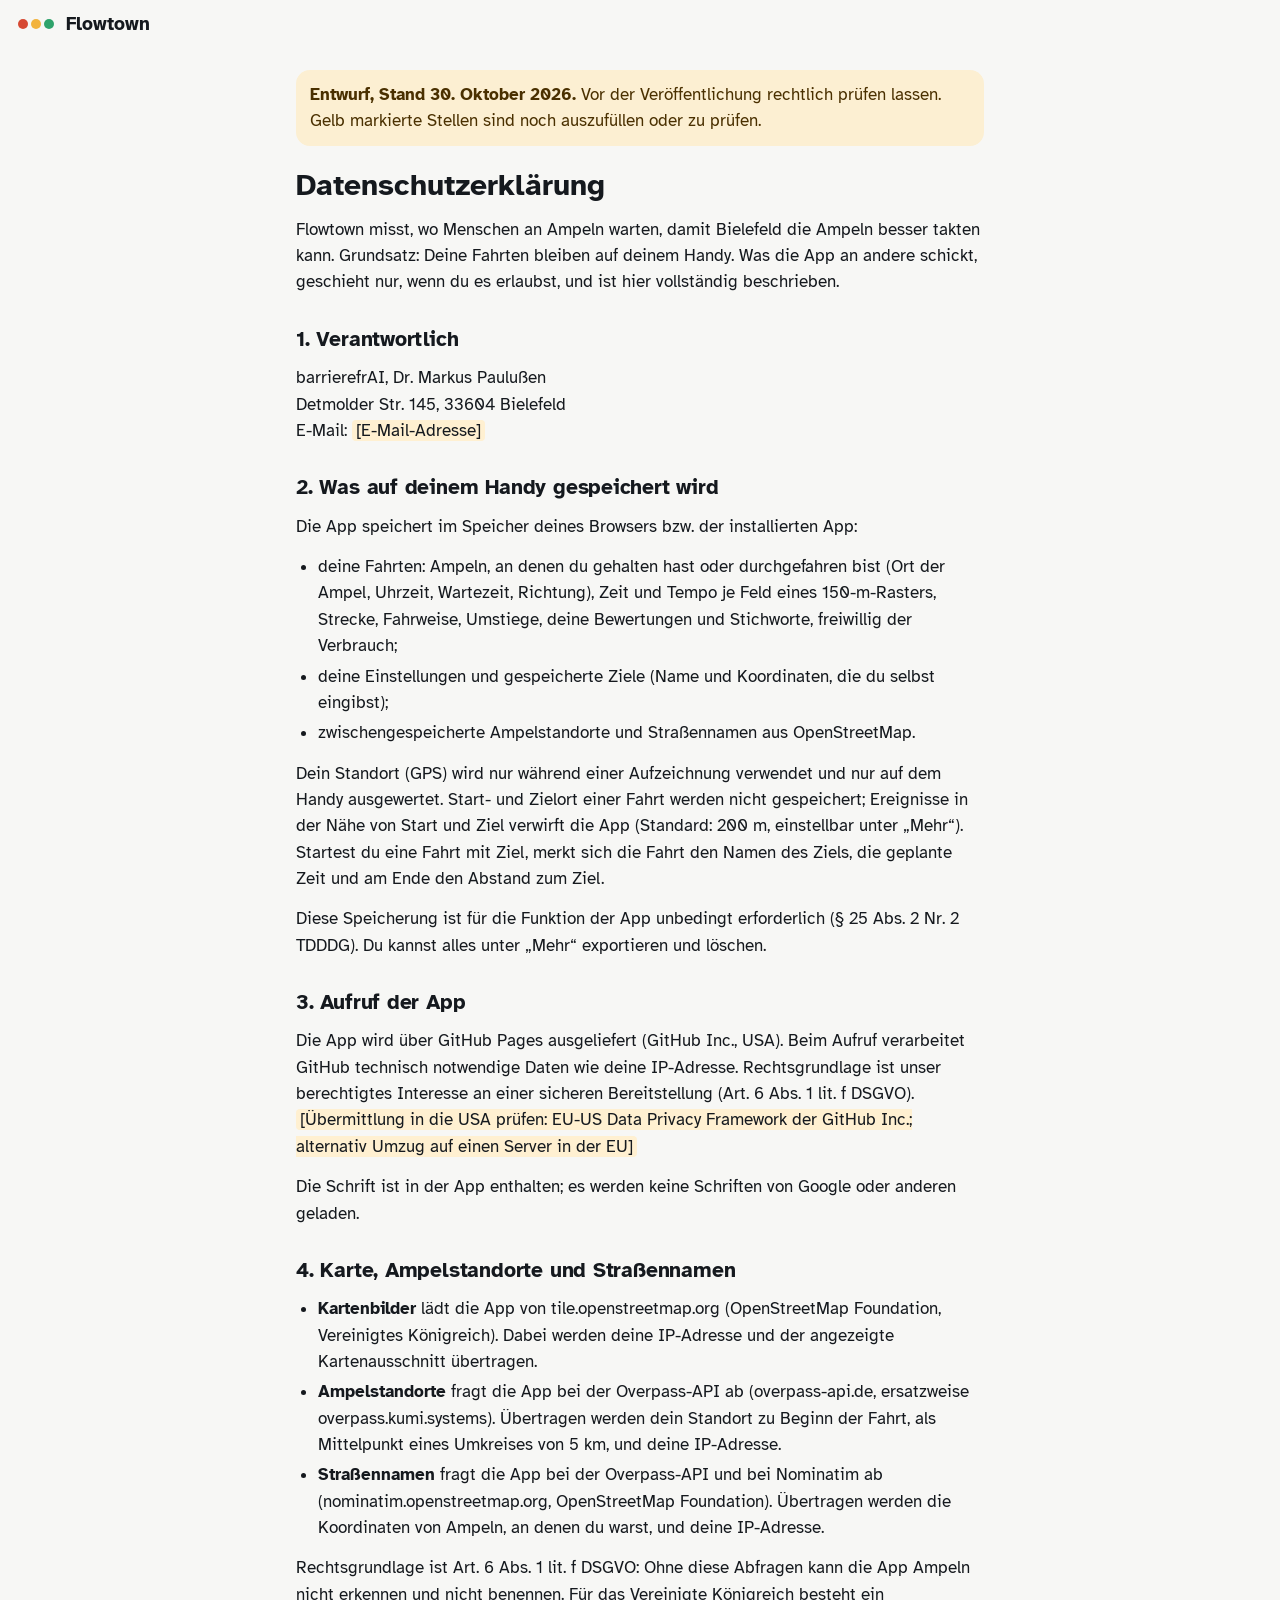
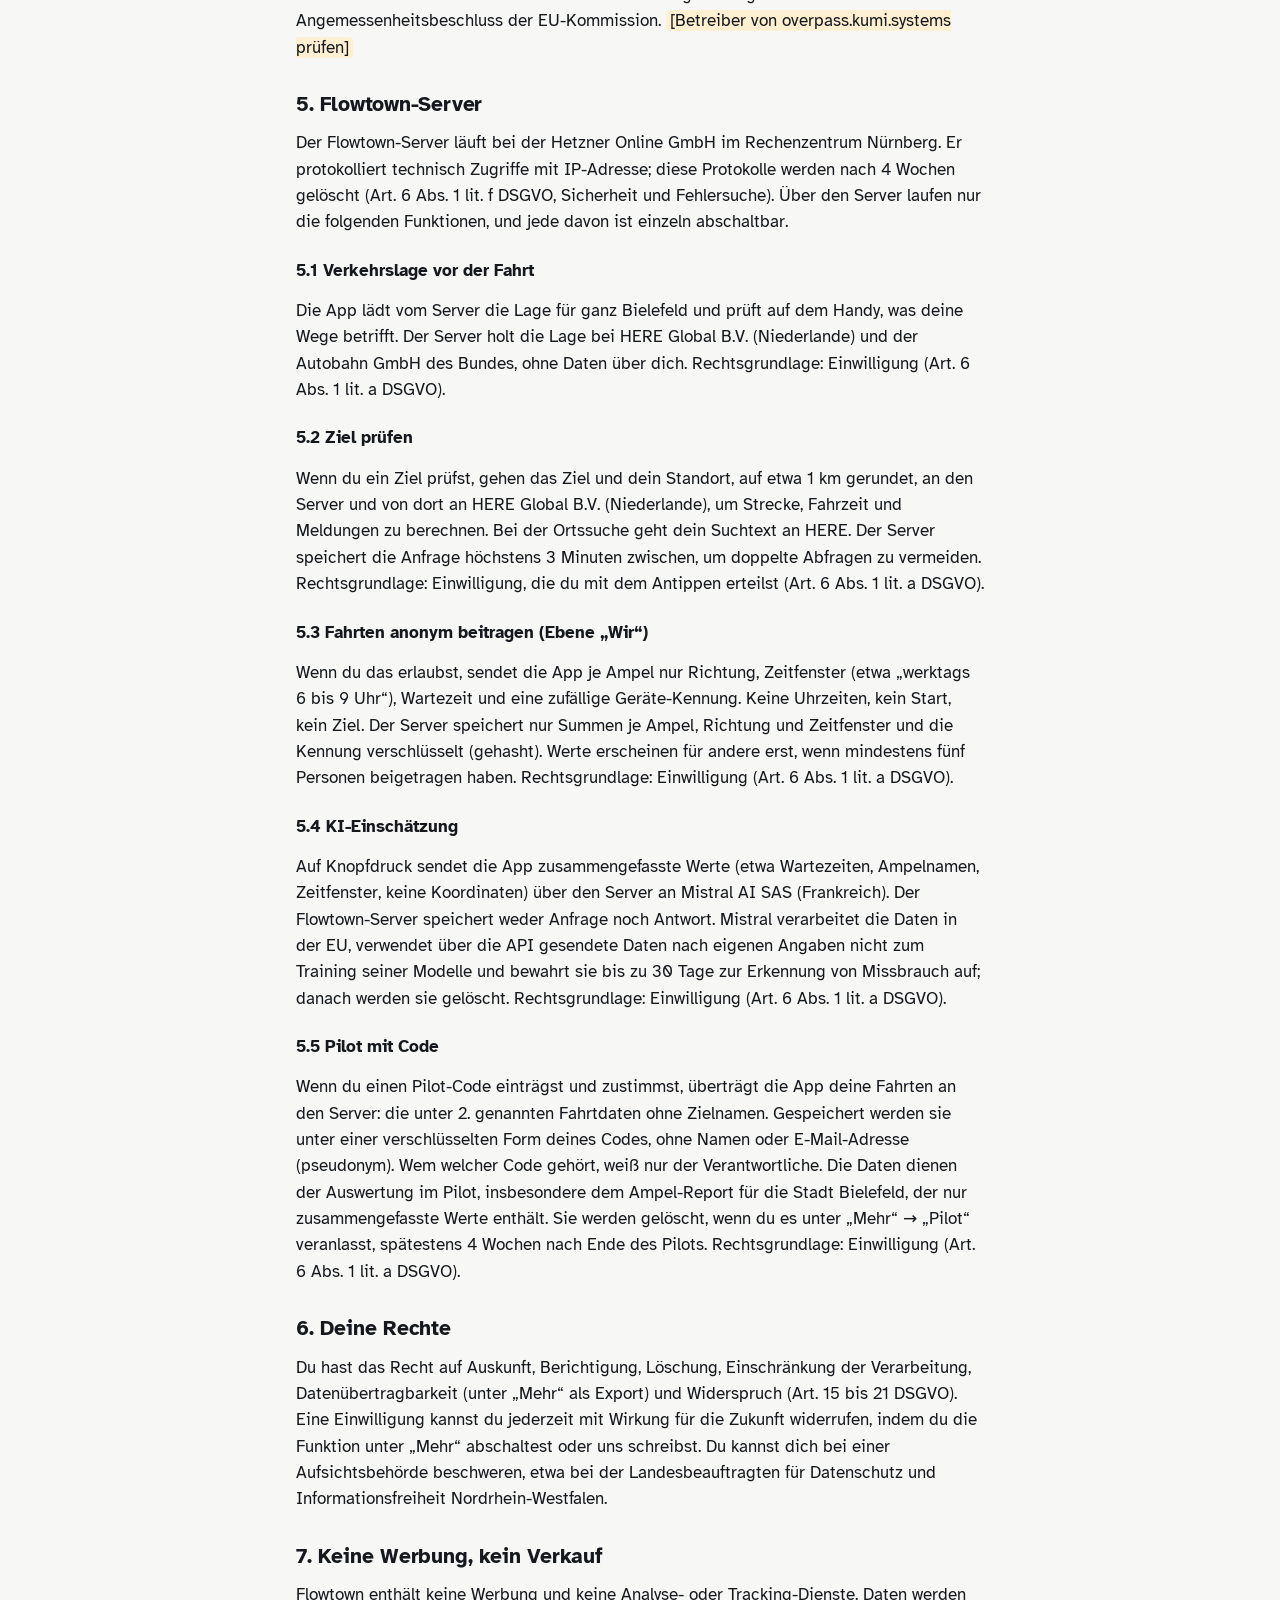
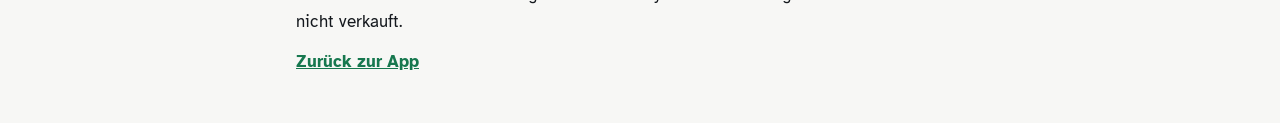
==== commit f5d8f231: "Datenschutzerklärung: Anschrift, Rechenzentrum, Speicherfristen, Mistral ergänzt Co-Authored-By: Cla" ====
--- a/datenschutz.html
+++ b/datenschutz.html
@@ -31,7 +31,7 @@
   <p>Flowtown misst, wo Menschen an Ampeln warten, damit Bielefeld die Ampeln besser takten kann. Grundsatz: Deine Fahrten bleiben auf deinem Handy. Was die App an andere schickt, geschieht nur, wenn du es erlaubst, und ist hier vollständig beschrieben.</p>
 
   <h2>1. Verantwortlich</h2>
-  <p>Dr. Markus Paulußen, barrierefrAI, <span class="todo">[Anschrift]</span>, E-Mail: <span class="todo">[E-Mail-Adresse]</span>.</p>
+  <p>barrierefrAI, Dr. Markus Paulußen<br>Detmolder Str. 145, 33604 Bielefeld<br>E-Mail: <span class="todo">[E-Mail-Adresse]</span></p>
 
   <h2>2. Was auf deinem Handy gespeichert wird</h2>
   <p>Die App speichert im Speicher deines Browsers bzw. der installierten App:</p>
@@ -56,7 +56,7 @@
   <p>Rechtsgrundlage ist Art. 6 Abs. 1 lit. f DSGVO: Ohne diese Abfragen kann die App Ampeln nicht erkennen und nicht benennen. Für das Vereinigte Königreich besteht ein Angemessenheitsbeschluss der EU-Kommission. <span class="todo">[Betreiber von overpass.kumi.systems prüfen]</span></p>
 
   <h2>5. Flowtown-Server</h2>
-  <p>Der Flowtown-Server läuft bei der Hetzner Online GmbH in <span class="todo">[Rechenzentrum: Deutschland / Finnland]</span>. Er protokolliert technisch Zugriffe mit IP-Adresse <span class="todo">[Speicherdauer der Server-Protokolle, z. B. 7 Tage]</span>. Über den Server laufen nur die folgenden Funktionen, und jede davon ist einzeln abschaltbar.</p>
+  <p>Der Flowtown-Server läuft bei der Hetzner Online GmbH im Rechenzentrum Nürnberg. Er protokolliert technisch Zugriffe mit IP-Adresse; diese Protokolle werden nach 4 Wochen gelöscht (Art. 6 Abs. 1 lit. f DSGVO, Sicherheit und Fehlersuche). Über den Server laufen nur die folgenden Funktionen, und jede davon ist einzeln abschaltbar.</p>
   <h3>5.1 Verkehrslage vor der Fahrt</h3>
   <p>Die App lädt vom Server die Lage für ganz Bielefeld und prüft auf dem Handy, was deine Wege betrifft. Der Server holt die Lage bei HERE Global B.V. (Niederlande) und der Autobahn GmbH des Bundes, ohne Daten über dich. Rechtsgrundlage: Einwilligung (Art. 6 Abs. 1 lit. a DSGVO).</p>
   <h3>5.2 Ziel prüfen</h3>
@@ -64,9 +64,9 @@
   <h3>5.3 Fahrten anonym beitragen (Ebene „Wir“)</h3>
   <p>Wenn du das erlaubst, sendet die App je Ampel nur Richtung, Zeitfenster (etwa „werktags 6 bis 9 Uhr“), Wartezeit und eine zufällige Geräte-Kennung. Keine Uhrzeiten, kein Start, kein Ziel. Der Server speichert nur Summen je Ampel, Richtung und Zeitfenster und die Kennung verschlüsselt (gehasht). Werte erscheinen für andere erst, wenn mindestens fünf Personen beigetragen haben. Rechtsgrundlage: Einwilligung (Art. 6 Abs. 1 lit. a DSGVO).</p>
   <h3>5.4 KI-Einschätzung</h3>
-  <p>Auf Knopfdruck sendet die App zusammengefasste Werte (etwa Wartezeiten, Ampelnamen, Zeitfenster, keine Koordinaten) über den Server an Mistral AI SAS (Frankreich). Der Flowtown-Server speichert weder Anfrage noch Antwort. <span class="todo">[Prüfen und eintragen: Nutzung der API-Daten durch Mistral zu Trainingszwecken ausgeschlossen; Aufbewahrungsdauer bei Mistral]</span> Rechtsgrundlage: Einwilligung (Art. 6 Abs. 1 lit. a DSGVO).</p>
+  <p>Auf Knopfdruck sendet die App zusammengefasste Werte (etwa Wartezeiten, Ampelnamen, Zeitfenster, keine Koordinaten) über den Server an Mistral AI SAS (Frankreich). Der Flowtown-Server speichert weder Anfrage noch Antwort. Mistral verarbeitet die Daten in der EU, verwendet über die API gesendete Daten nach eigenen Angaben nicht zum Training seiner Modelle und bewahrt sie bis zu 30 Tage zur Erkennung von Missbrauch auf; danach werden sie gelöscht. Rechtsgrundlage: Einwilligung (Art. 6 Abs. 1 lit. a DSGVO).</p>
   <h3>5.5 Pilot mit Code</h3>
-  <p>Wenn du einen Pilot-Code einträgst und zustimmst, überträgt die App deine Fahrten an den Server: die unter 2. genannten Fahrtdaten ohne Zielnamen. Gespeichert werden sie unter einer verschlüsselten Form deines Codes, ohne Namen oder E-Mail-Adresse (pseudonym). Wem welcher Code gehört, weiß nur der Verantwortliche. Die Daten dienen der Auswertung im Pilot, insbesondere dem Ampel-Report für die Stadt Bielefeld, der nur zusammengefasste Werte enthält. Sie werden gelöscht, wenn du es unter „Mehr“ → „Pilot“ veranlasst, spätestens <span class="todo">[Datum, z. B. drei Monate nach Ende des Pilots]</span>. Rechtsgrundlage: Einwilligung (Art. 6 Abs. 1 lit. a DSGVO).</p>
+  <p>Wenn du einen Pilot-Code einträgst und zustimmst, überträgt die App deine Fahrten an den Server: die unter 2. genannten Fahrtdaten ohne Zielnamen. Gespeichert werden sie unter einer verschlüsselten Form deines Codes, ohne Namen oder E-Mail-Adresse (pseudonym). Wem welcher Code gehört, weiß nur der Verantwortliche. Die Daten dienen der Auswertung im Pilot, insbesondere dem Ampel-Report für die Stadt Bielefeld, der nur zusammengefasste Werte enthält. Sie werden gelöscht, wenn du es unter „Mehr“ → „Pilot“ veranlasst, spätestens 4 Wochen nach Ende des Pilots. Rechtsgrundlage: Einwilligung (Art. 6 Abs. 1 lit. a DSGVO).</p>
 
   <h2>6. Deine Rechte</h2>
   <p>Du hast das Recht auf Auskunft, Berichtigung, Löschung, Einschränkung der Verarbeitung, Datenübertragbarkeit (unter „Mehr“ als Export) und Widerspruch (Art. 15 bis 21 DSGVO). Eine Einwilligung kannst du jederzeit mit Wirkung für die Zukunft widerrufen, indem du die Funktion unter „Mehr“ abschaltest oder uns schreibst. Du kannst dich bei einer Aufsichtsbehörde beschweren, etwa bei der Landesbeauftragten für Datenschutz und Informationsfreiheit Nordrhein-Westfalen.</p>
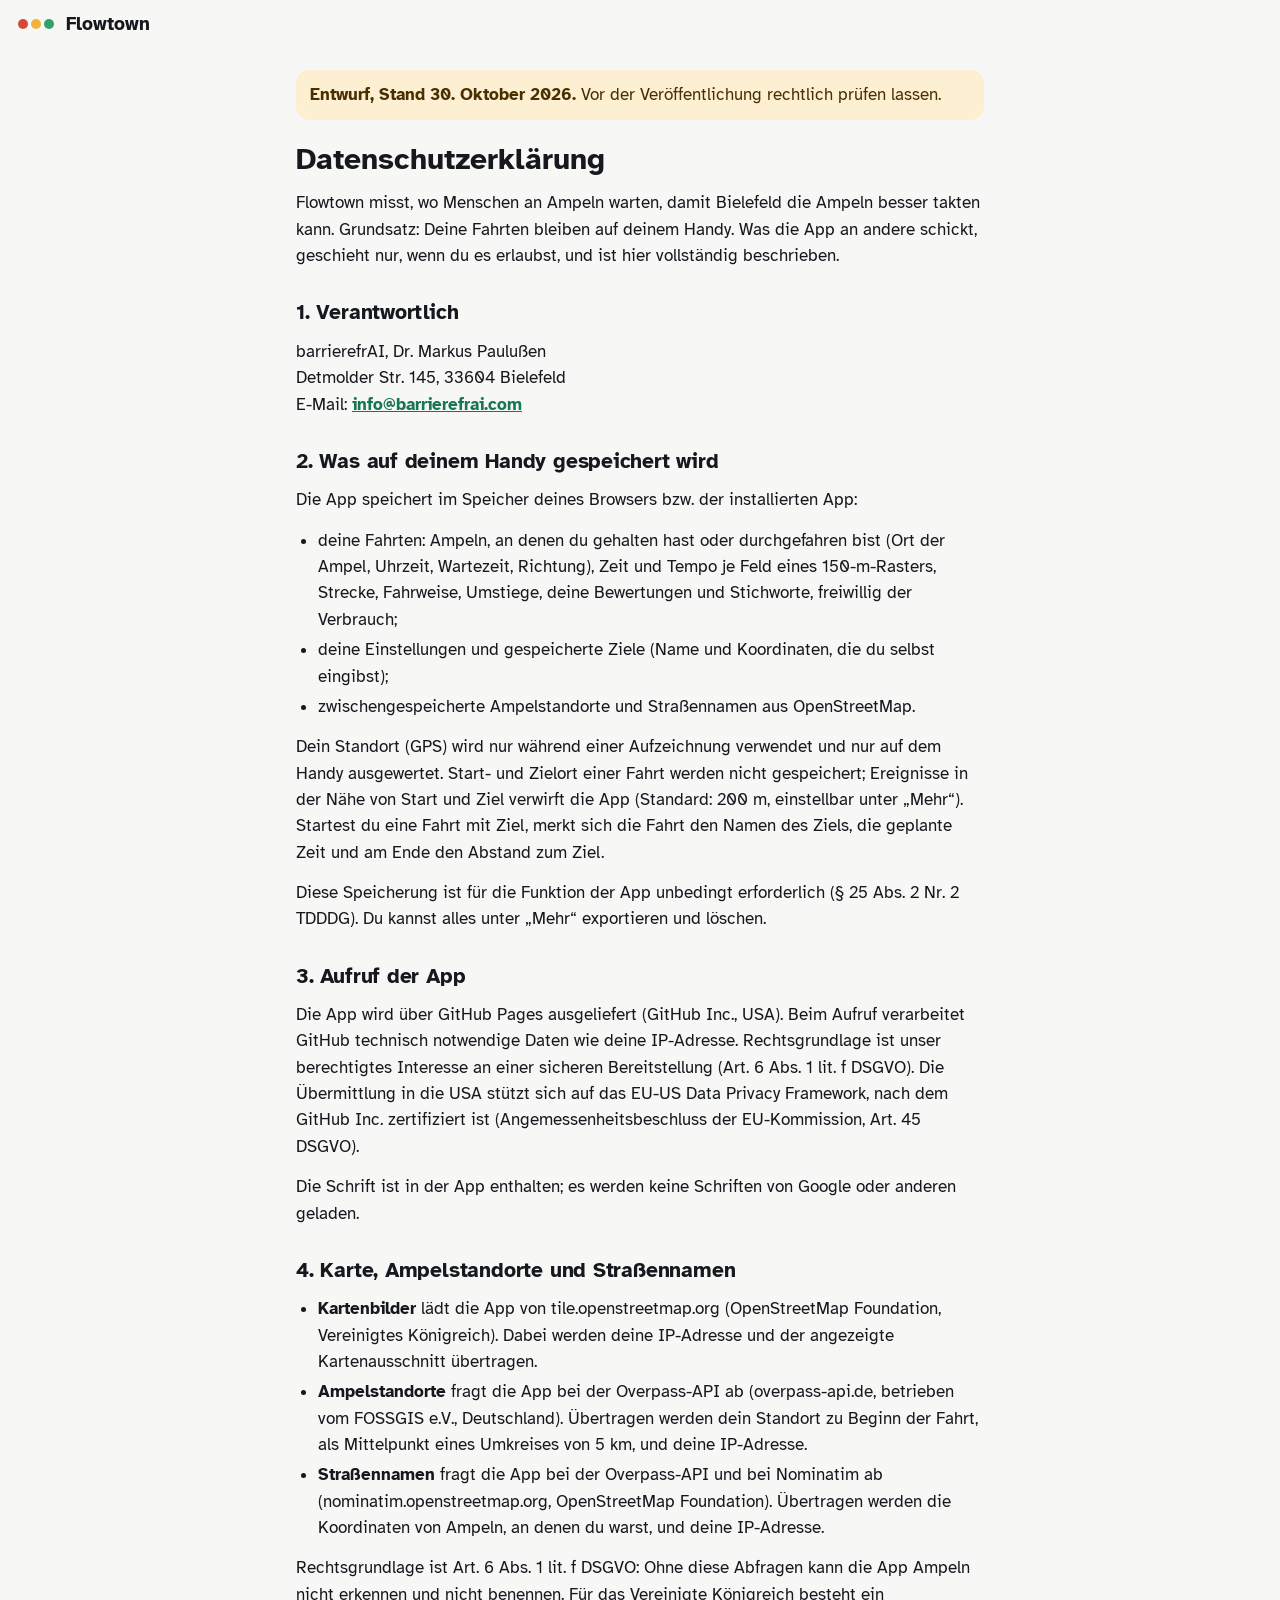
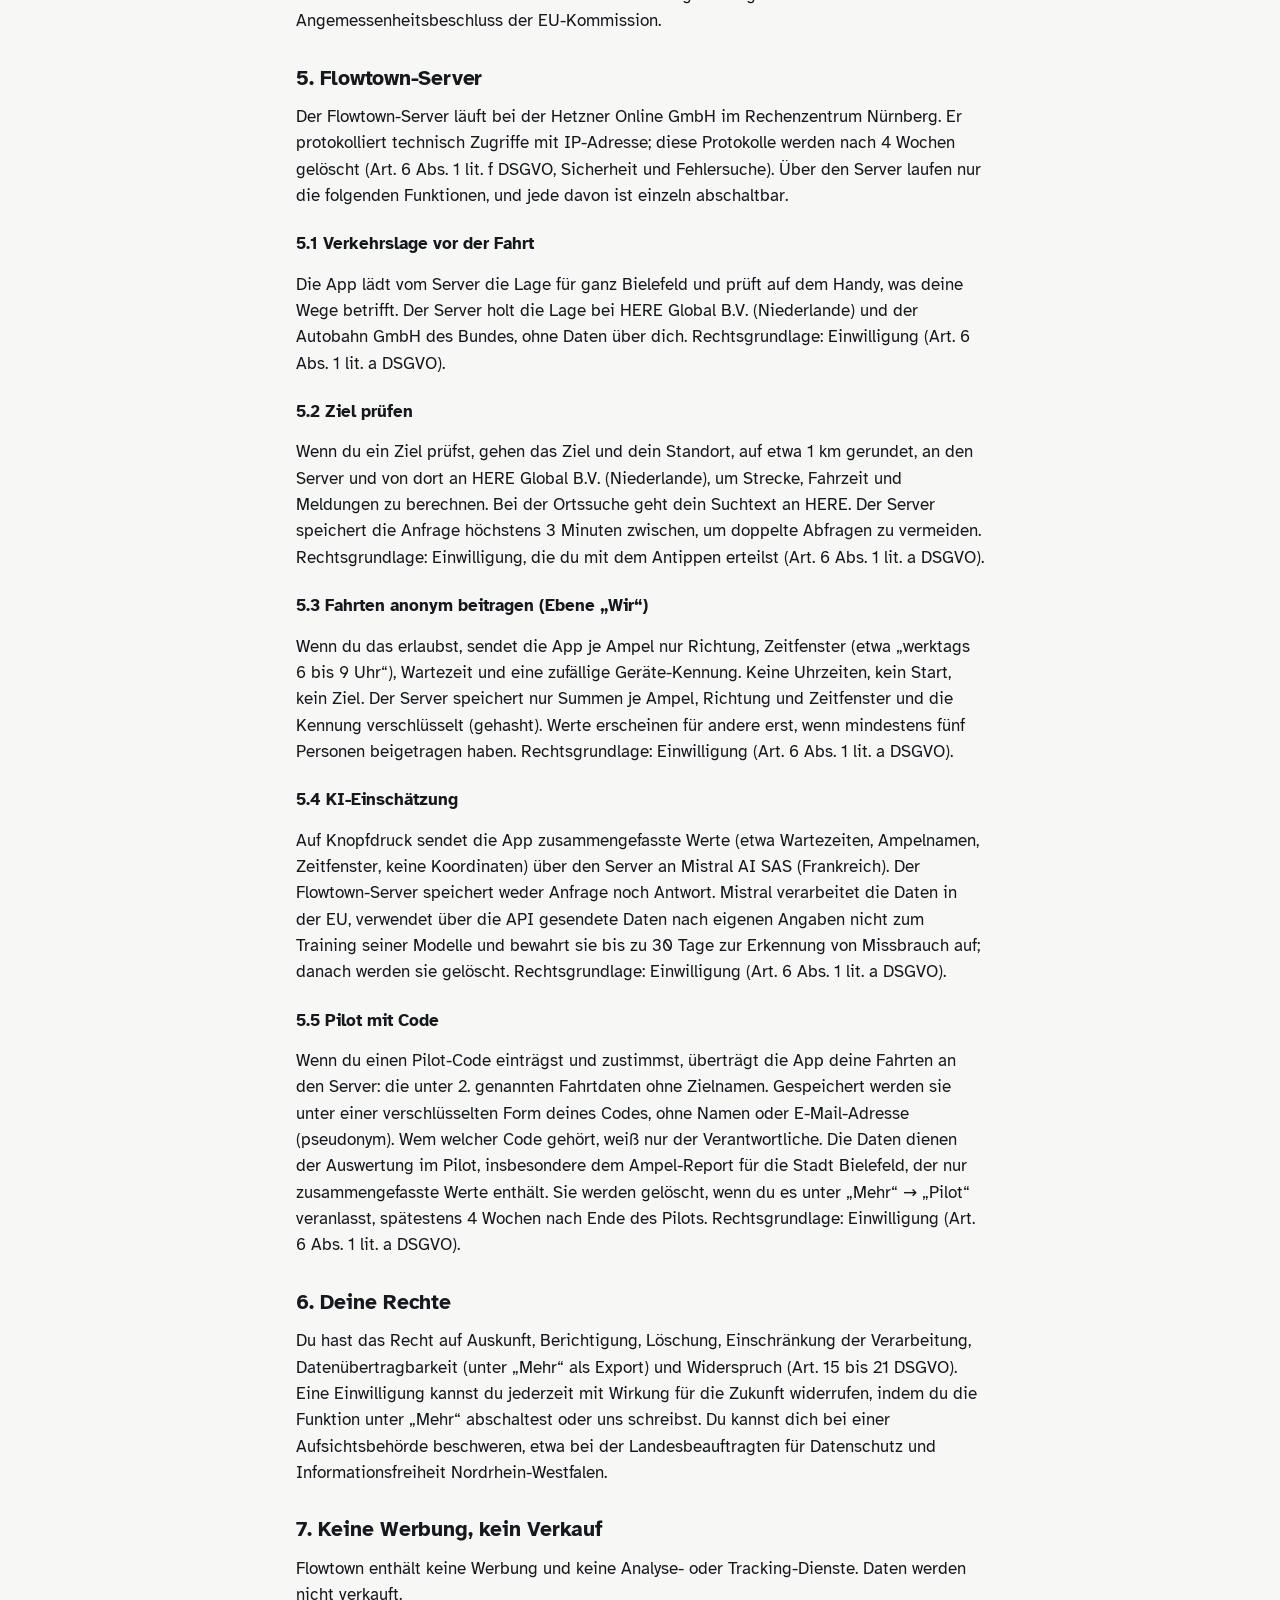
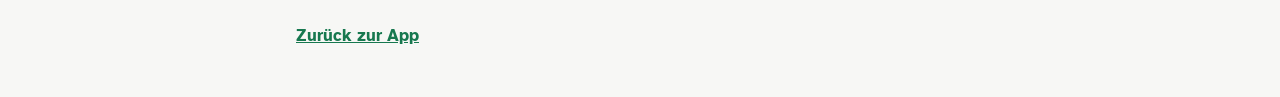
==== commit 2e71ecf0: "Nur noch overpass-api.de für Ampeldaten; Datenschutzerklärung vervollständigt (0.21.1) Co-Authored-B" ====
--- a/datenschutz.html
+++ b/datenschutz.html
@@ -26,12 +26,12 @@
   <span style="font-size:19px;font-weight:700">Flowtown</span>
 </header>
 <main class="doc">
-  <p class="draft"><b>Entwurf, Stand 30. Oktober 2026.</b> Vor der Veröffentlichung rechtlich prüfen lassen. Gelb markierte Stellen sind noch auszufüllen oder zu prüfen.</p>
+  <p class="draft"><b>Entwurf, Stand 30. Oktober 2026.</b> Vor der Veröffentlichung rechtlich prüfen lassen.</p>
   <h1>Datenschutzerklärung</h1>
   <p>Flowtown misst, wo Menschen an Ampeln warten, damit Bielefeld die Ampeln besser takten kann. Grundsatz: Deine Fahrten bleiben auf deinem Handy. Was die App an andere schickt, geschieht nur, wenn du es erlaubst, und ist hier vollständig beschrieben.</p>
 
   <h2>1. Verantwortlich</h2>
-  <p>barrierefrAI, Dr. Markus Paulußen<br>Detmolder Str. 145, 33604 Bielefeld<br>E-Mail: <span class="todo">[E-Mail-Adresse]</span></p>
+  <p>barrierefrAI, Dr. Markus Paulußen<br>Detmolder Str. 145, 33604 Bielefeld<br>E-Mail: <a href="mailto:info@barrierefrai.com">info@barrierefrai.com</a></p>
 
   <h2>2. Was auf deinem Handy gespeichert wird</h2>
   <p>Die App speichert im Speicher deines Browsers bzw. der installierten App:</p>
@@ -44,16 +44,16 @@
   <p>Diese Speicherung ist für die Funktion der App unbedingt erforderlich (§ 25 Abs. 2 Nr. 2 TDDDG). Du kannst alles unter „Mehr“ exportieren und löschen.</p>
 
   <h2>3. Aufruf der App</h2>
-  <p>Die App wird über GitHub Pages ausgeliefert (GitHub Inc., USA). Beim Aufruf verarbeitet GitHub technisch notwendige Daten wie deine IP-Adresse. Rechtsgrundlage ist unser berechtigtes Interesse an einer sicheren Bereitstellung (Art. 6 Abs. 1 lit. f DSGVO). <span class="todo">[Übermittlung in die USA prüfen: EU-US Data Privacy Framework der GitHub Inc.; alternativ Umzug auf einen Server in der EU]</span></p>
+  <p>Die App wird über GitHub Pages ausgeliefert (GitHub Inc., USA). Beim Aufruf verarbeitet GitHub technisch notwendige Daten wie deine IP-Adresse. Rechtsgrundlage ist unser berechtigtes Interesse an einer sicheren Bereitstellung (Art. 6 Abs. 1 lit. f DSGVO). Die Übermittlung in die USA stützt sich auf das EU-US Data Privacy Framework, nach dem GitHub Inc. zertifiziert ist (Angemessenheitsbeschluss der EU-Kommission, Art. 45 DSGVO).</p>
   <p>Die Schrift ist in der App enthalten; es werden keine Schriften von Google oder anderen geladen.</p>
 
   <h2>4. Karte, Ampelstandorte und Straßennamen</h2>
   <ul>
     <li><b>Kartenbilder</b> lädt die App von tile.openstreetmap.org (OpenStreetMap Foundation, Vereinigtes Königreich). Dabei werden deine IP-Adresse und der angezeigte Kartenausschnitt übertragen.</li>
-    <li><b>Ampelstandorte</b> fragt die App bei der Overpass-API ab (overpass-api.de, ersatzweise overpass.kumi.systems). Übertragen werden dein Standort zu Beginn der Fahrt, als Mittelpunkt eines Umkreises von 5 km, und deine IP-Adresse.</li>
+    <li><b>Ampelstandorte</b> fragt die App bei der Overpass-API ab (overpass-api.de, betrieben vom FOSSGIS e.V., Deutschland). Übertragen werden dein Standort zu Beginn der Fahrt, als Mittelpunkt eines Umkreises von 5 km, und deine IP-Adresse.</li>
     <li><b>Straßennamen</b> fragt die App bei der Overpass-API und bei Nominatim ab (nominatim.openstreetmap.org, OpenStreetMap Foundation). Übertragen werden die Koordinaten von Ampeln, an denen du warst, und deine IP-Adresse.</li>
   </ul>
-  <p>Rechtsgrundlage ist Art. 6 Abs. 1 lit. f DSGVO: Ohne diese Abfragen kann die App Ampeln nicht erkennen und nicht benennen. Für das Vereinigte Königreich besteht ein Angemessenheitsbeschluss der EU-Kommission. <span class="todo">[Betreiber von overpass.kumi.systems prüfen]</span></p>
+  <p>Rechtsgrundlage ist Art. 6 Abs. 1 lit. f DSGVO: Ohne diese Abfragen kann die App Ampeln nicht erkennen und nicht benennen. Für das Vereinigte Königreich besteht ein Angemessenheitsbeschluss der EU-Kommission.</p>
 
   <h2>5. Flowtown-Server</h2>
   <p>Der Flowtown-Server läuft bei der Hetzner Online GmbH im Rechenzentrum Nürnberg. Er protokolliert technisch Zugriffe mit IP-Adresse; diese Protokolle werden nach 4 Wochen gelöscht (Art. 6 Abs. 1 lit. f DSGVO, Sicherheit und Fehlersuche). Über den Server laufen nur die folgenden Funktionen, und jede davon ist einzeln abschaltbar.</p>
